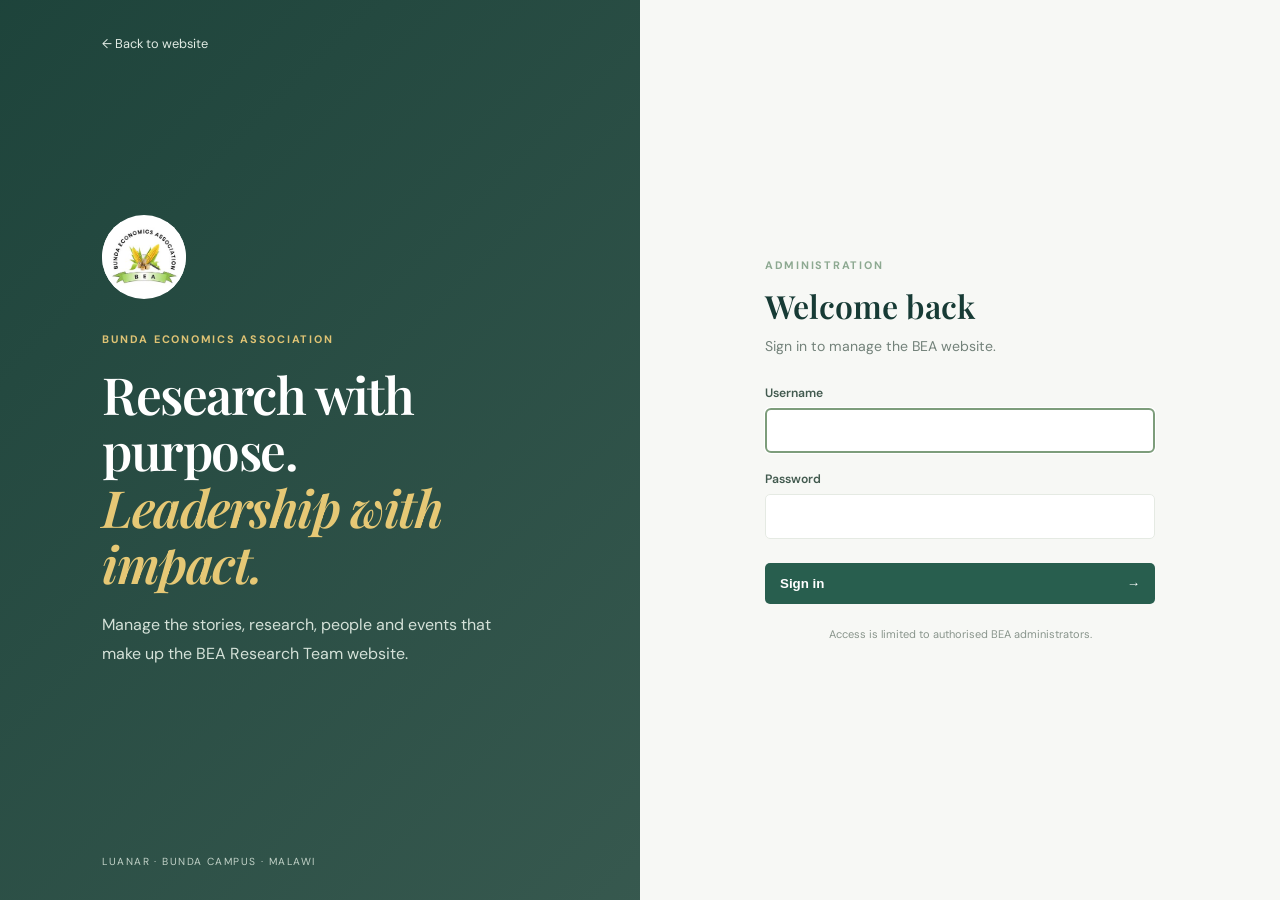
==== admin-login.html @ 0880e3c1 "admin editing" ====
<!doctype html>
<html lang="en">
  <head>
    <meta charset="UTF-8" />
    <meta name="viewport" content="width=device-width, initial-scale=1.0" />
    <meta name="robots" content="noindex, nofollow" />
    <title>Admin sign in | BEA Research Team</title>
    <link rel="preconnect" href="https://fonts.googleapis.com" />
    <link rel="preconnect" href="https://fonts.gstatic.com" crossorigin />
    <link href="https://fonts.googleapis.com/css2?family=DM+Sans:wght@400;500;600;700&family=Playfair+Display:wght@600;700&display=swap" rel="stylesheet" />
    <link rel="stylesheet" href="login.css" />
  </head>
  <body>
    <main class="login-layout">
      <section class="login-art" aria-label="Bunda Economics Association">
        <a class="back-link" href="index.html">← Back to website</a>
        <div class="art-copy">
          <img src="bea-logo.jpg" alt="Bunda Economics Association logo" />
          <p class="eyebrow">BUNDA ECONOMICS ASSOCIATION</p>
          <h1>Research with purpose.<br /><em>Leadership with impact.</em></h1>
          <p>Manage the stories, research, people and events that make up the BEA Research Team website.</p>
        </div>
        <span class="art-campus">LUANAR · BUNDA CAMPUS · MALAWI</span>
      </section>
      <section class="login-main">
        <form class="login-card" id="login-form">
          <p class="eyebrow">ADMINISTRATION</p>
          <h2>Welcome back</h2>
          <p class="login-intro">Sign in to manage the BEA website.</p>
          <label for="username">Username</label>
          <input id="username" name="username" type="text" autocomplete="username" required autofocus />
          <label for="password">Password</label>
          <input id="password" name="password" type="password" autocomplete="current-password" required />
          <p class="login-error" id="login-error" role="alert" hidden></p>
          <button class="login-button" type="submit">Sign in <span>→</span></button>
          <p class="login-footnote">Access is limited to authorised BEA administrators.</p>
        </form>
      </section>
    </main>
    <script src="login.js"></script>
  </body>
</html>
---- login.css ----
:root {
  --ink: #173b35;
  --green: #285e4e;
  --gold: #e3bd62;
  --muted: #73827a;
  --line: #e5eae3;
}

* {
  box-sizing: border-box;
}

body {
  margin: 0;
  color: var(--ink);
  background: #f7f8f5;
  font-family: "DM Sans", sans-serif;
}

.login-layout {
  display: grid;
  grid-template-columns: 1fr 1fr;
  min-height: 100vh;
}

.login-art {
  position: relative;
  display: flex;
  align-items: center;
  min-height: 100vh;
  padding: 70px clamp(35px, 8vw, 125px);
  color: white;
  background:
    linear-gradient(135deg, #123a31f2, #183f34dc),
    url("https://images.unsplash.com/photo-1500382017468-9049fed747ef?auto=format&fit=crop&w=1500&q=85") center / cover;
}

.back-link {
  position: absolute;
  top: 35px;
  left: clamp(35px, 8vw, 125px);
  color: #e1ebe4;
  font-size: 0.8rem;
  text-decoration: none;
}

.art-copy {
  max-width: 590px;
}

.art-copy img {
  display: block;
  width: 84px;
  height: 84px;
  object-fit: contain;
  background: #fff;
  border-radius: 50%;
  margin-bottom: 33px;
}

.eyebrow {
  color: #8da991;
  font-size: 0.68rem;
  font-weight: 700;
  letter-spacing: 0.16em;
}

.art-copy .eyebrow {
  color: #dfc374;
}

.art-copy h1 {
  margin: 20px 0;
  font: 600 clamp(2.4rem, 4vw, 4.2rem) / 1.1 "Playfair Display", serif;
  letter-spacing: -0.03em;
}

.art-copy h1 em {
  color: #e6c875;
  font-weight: inherit;
}

.art-copy > p:last-child {
  max-width: 430px;
  color: #d4e1d8;
  line-height: 1.8;
}

.art-campus {
  position: absolute;
  bottom: 32px;
  left: clamp(35px, 8vw, 125px);
  color: #c2d2c8;
  font-size: 0.64rem;
  letter-spacing: 0.14em;
}

.login-main {
  display: grid;
  place-items: center;
  padding: 45px 25px;
}

.login-card {
  width: min(100%, 390px);
}

.login-card .eyebrow {
  margin-bottom: 12px;
}

.login-card h2 {
  margin: 0;
  font: 600 2rem "Playfair Display", serif;
}

.login-intro {
  margin: 10px 0 30px;
  color: var(--muted);
  font-size: 0.88rem;
}

.login-card label {
  display: block;
  margin: 18px 0 7px;
  color: #425a4f;
  font-size: 0.76rem;
  font-weight: 600;
}

.login-card input {
  width: 100%;
  height: 45px;
  padding: 0 12px;
  border: 1px solid var(--line);
  border-radius: 5px;
  background: #fff;
  color: var(--ink);
  outline-color: #7d9d7b;
}

.login-button {
  display: flex;
  justify-content: space-between;
  width: 100%;
  margin-top: 24px;
  padding: 13px 15px;
  border: 0;
  border-radius: 5px;
  background: var(--green);
  color: #fff;
  font-weight: 600;
  cursor: pointer;
}

.login-button:hover {
  background: #214e40;
}

.login-button:disabled {
  cursor: wait;
  opacity: 0.7;
}

.login-error {
  margin: 12px 0 0;
  color: #a74436;
  font-size: 0.76rem;
}

.login-footnote {
  margin-top: 23px;
  color: #89958c;
  font-size: 0.69rem;
  text-align: center;
}

@media (max-width: 760px) {
  .login-layout {
    grid-template-columns: 1fr;
  }

  .login-art {
    min-height: 330px;
    padding: 70px 27px 35px;
  }

  .back-link,
  .art-campus {
    left: 27px;
  }

  .art-copy img {
    width: 58px;
    height: 58px;
    margin-bottom: 20px;
  }

  .art-copy h1 {
    margin: 12px 0;
    font-size: 2rem;
  }

  .art-copy > p:last-child {
    font-size: 0.84rem;
  }

  .login-main {
    padding: 45px 25px 55px;
  }
}
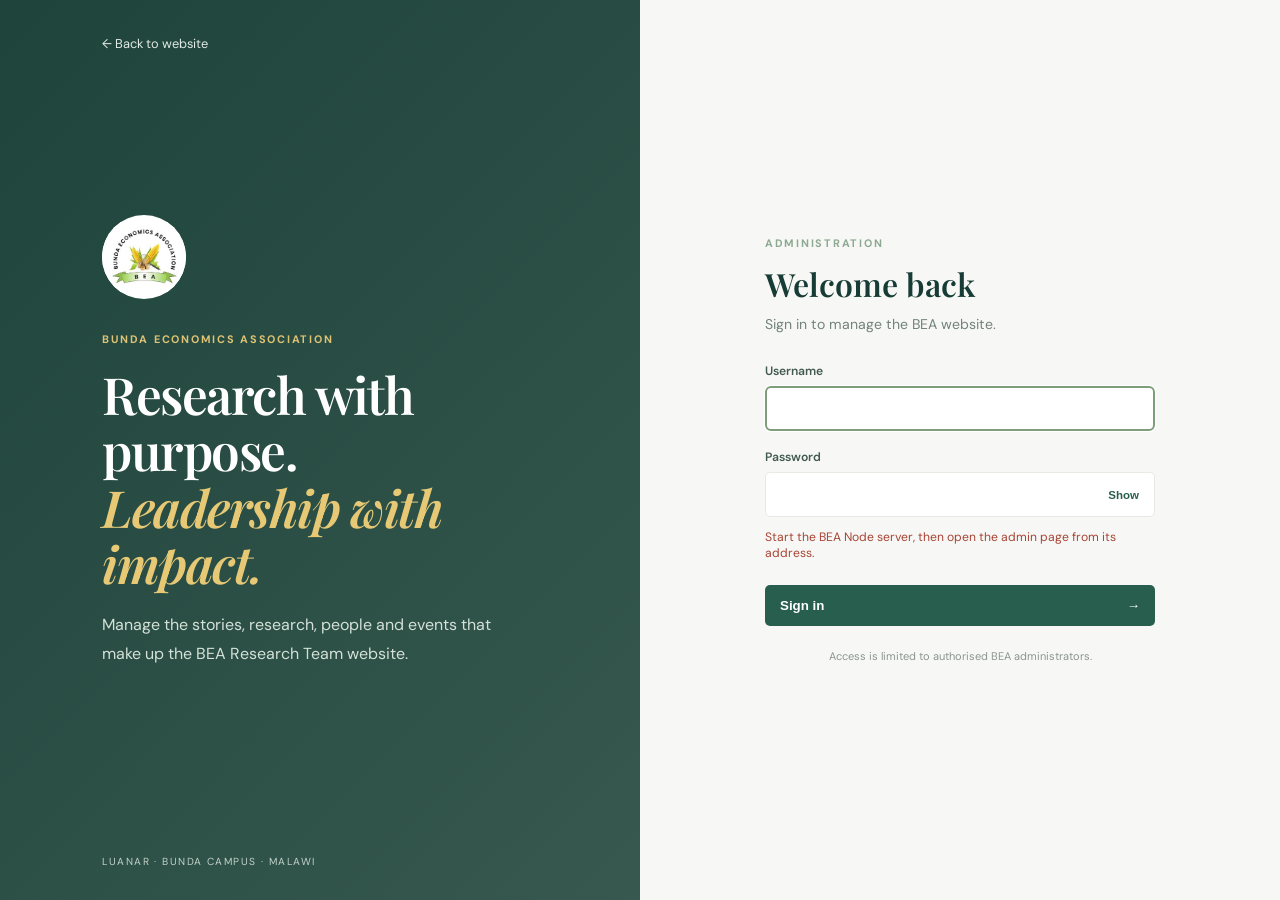
==== commit 086a608a: "show password admin" ====
--- a/admin-login.html
+++ b/admin-login.html
@@ -30,7 +30,10 @@
           <label for="username">Username</label>
           <input id="username" name="username" type="text" autocomplete="username" required autofocus />
           <label for="password">Password</label>
-          <input id="password" name="password" type="password" autocomplete="current-password" required />
+          <div class="password-field">
+            <input id="password" name="password" type="password" autocomplete="current-password" required />
+            <button class="password-toggle" id="password-toggle" type="button" aria-label="Show password" aria-pressed="false">Show</button>
+          </div>
           <p class="login-error" id="login-error" role="alert" hidden></p>
           <button class="login-button" type="submit">Sign in <span>→</span></button>
           <p class="login-footnote">Access is limited to authorised BEA administrators.</p>
--- a/login.css
+++ b/login.css
@@ -137,6 +137,33 @@
   background: #fff;
   color: var(--ink);
   outline-color: #7d9d7b;
+}
+
+.password-field {
+  position: relative;
+}
+
+.password-field input {
+  padding-right: 68px;
+}
+
+.password-toggle {
+  position: absolute;
+  top: 50%;
+  right: 11px;
+  padding: 5px;
+  transform: translateY(-50%);
+  border: 0;
+  background: transparent;
+  color: var(--green);
+  font-size: 0.72rem;
+  font-weight: 700;
+  cursor: pointer;
+}
+
+.password-toggle:focus-visible {
+  outline: 2px solid #7d9d7b;
+  outline-offset: 2px;
 }
 
 .login-button {
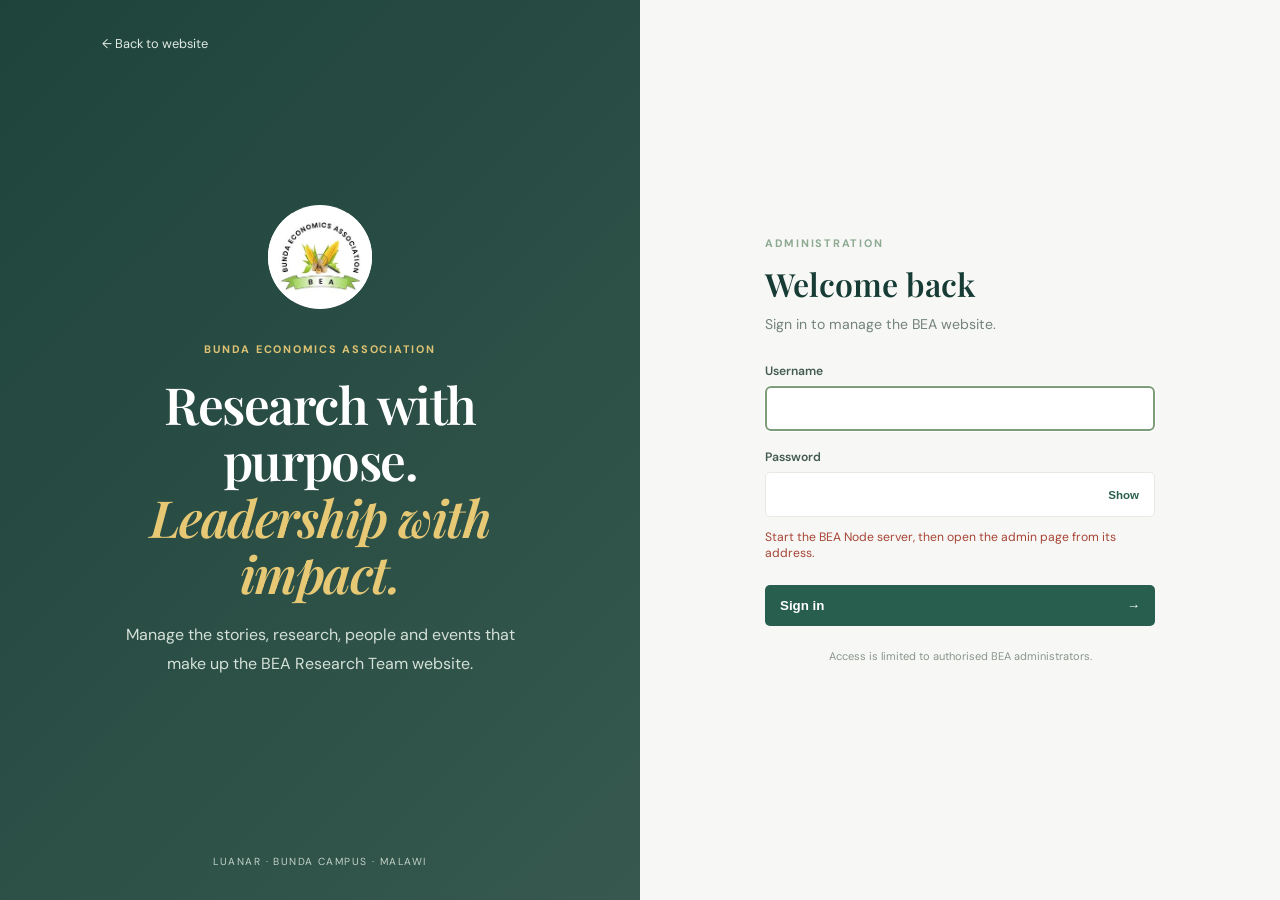
==== commit 6f6c8054: "add trash in admin" ====
--- a/admin-login.html
+++ b/admin-login.html
@@ -8,7 +8,7 @@
     <link rel="preconnect" href="https://fonts.googleapis.com" />
     <link rel="preconnect" href="https://fonts.gstatic.com" crossorigin />
     <link href="https://fonts.googleapis.com/css2?family=DM+Sans:wght@400;500;600;700&family=Playfair+Display:wght@600;700&display=swap" rel="stylesheet" />
-    <link rel="stylesheet" href="login.css" />
+    <link rel="stylesheet" href="login.css?v=centered-brand-1" />
   </head>
   <body>
     <main class="login-layout">
@@ -40,6 +40,6 @@
         </form>
       </section>
     </main>
-    <script src="login.js"></script>
+    <script src="login.js?v=show-password-2"></script>
   </body>
 </html>
--- a/login.css
+++ b/login.css
@@ -46,16 +46,18 @@
 
 .art-copy {
   max-width: 590px;
+  margin-inline: auto;
+  text-align: center;
 }
 
 .art-copy img {
   display: block;
-  width: 84px;
-  height: 84px;
+  width: 104px;
+  height: 104px;
   object-fit: contain;
   background: #fff;
   border-radius: 50%;
-  margin-bottom: 33px;
+  margin: 0 auto 33px;
 }
 
 .eyebrow {
@@ -82,6 +84,7 @@
 
 .art-copy > p:last-child {
   max-width: 430px;
+  margin-inline: auto;
   color: #d4e1d8;
   line-height: 1.8;
 }
@@ -89,7 +92,9 @@
 .art-campus {
   position: absolute;
   bottom: 32px;
-  left: clamp(35px, 8vw, 125px);
+  left: 50%;
+  transform: translateX(-50%);
+  width: max-content;
   color: #c2d2c8;
   font-size: 0.64rem;
   letter-spacing: 0.14em;
@@ -212,14 +217,13 @@
     padding: 70px 27px 35px;
   }
 
-  .back-link,
-  .art-campus {
+  .back-link {
     left: 27px;
   }
 
   .art-copy img {
-    width: 58px;
-    height: 58px;
+    width: 78px;
+    height: 78px;
     margin-bottom: 20px;
   }
 
